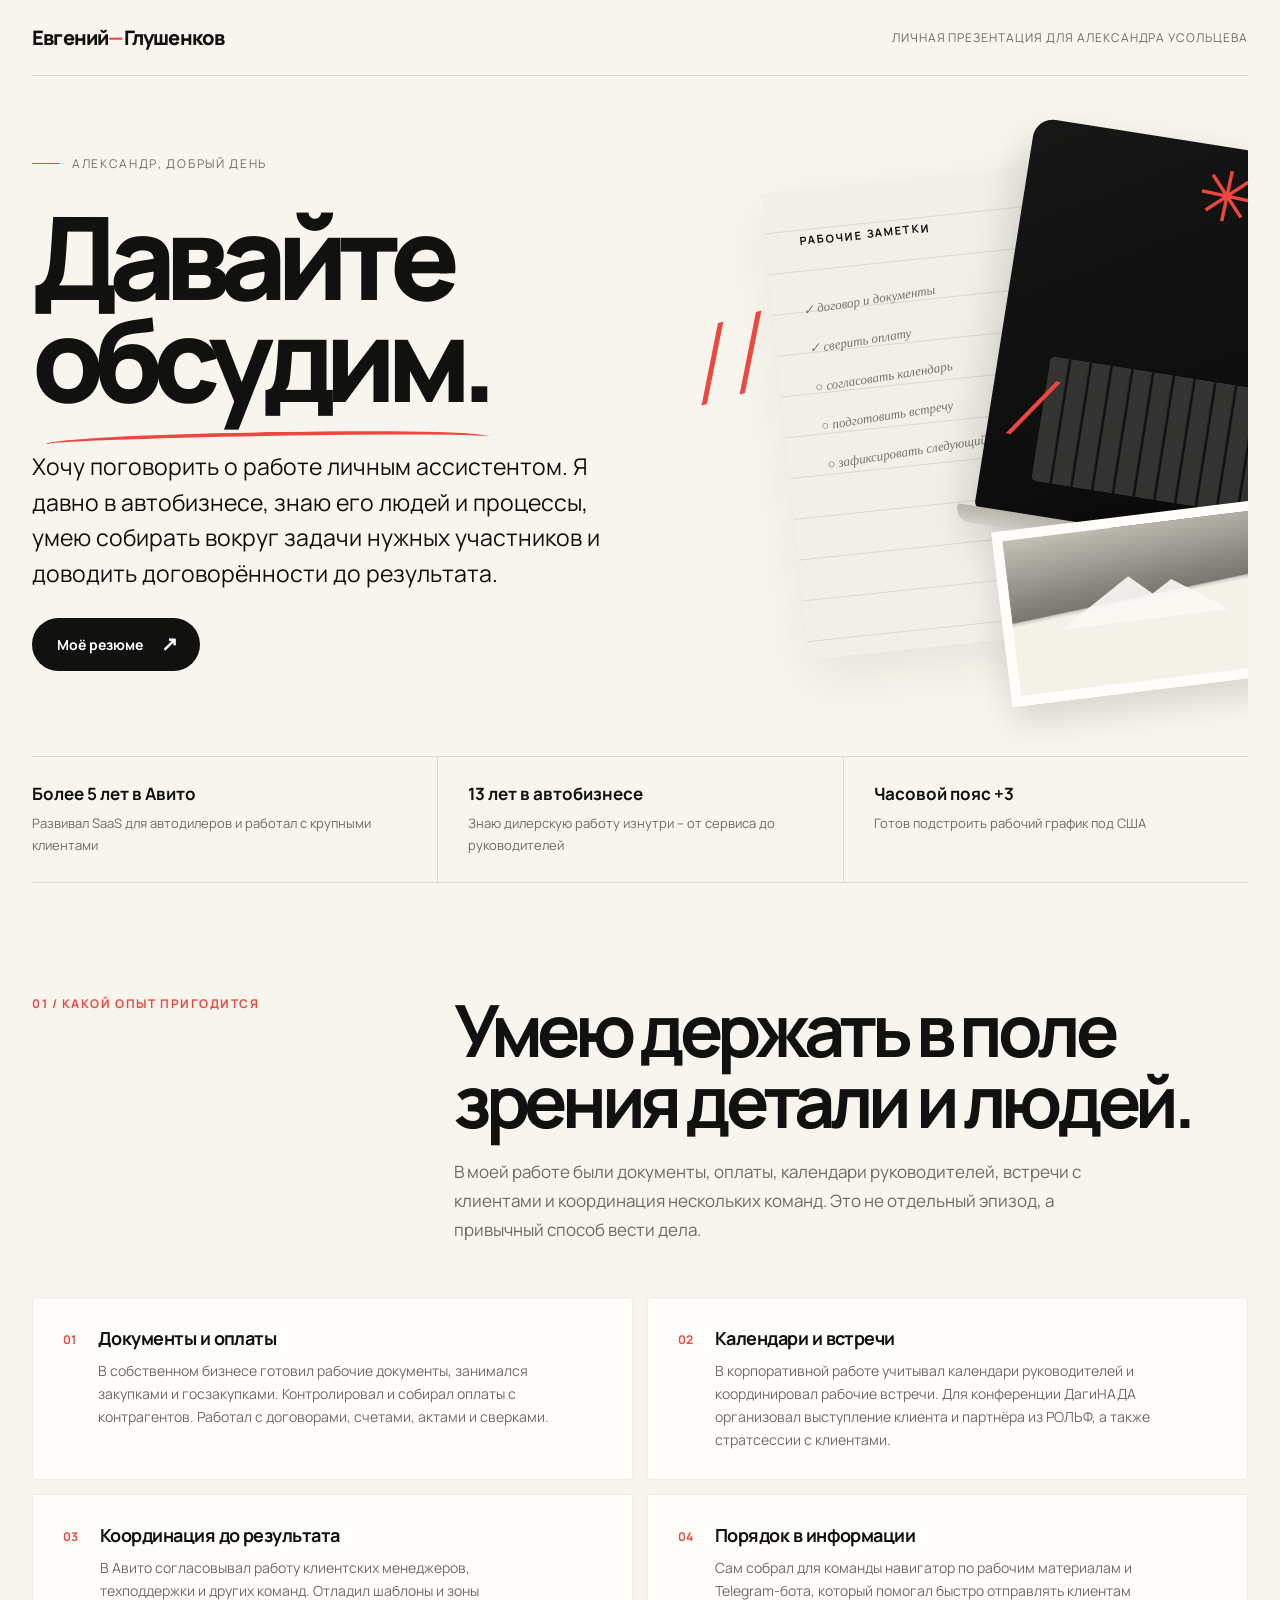
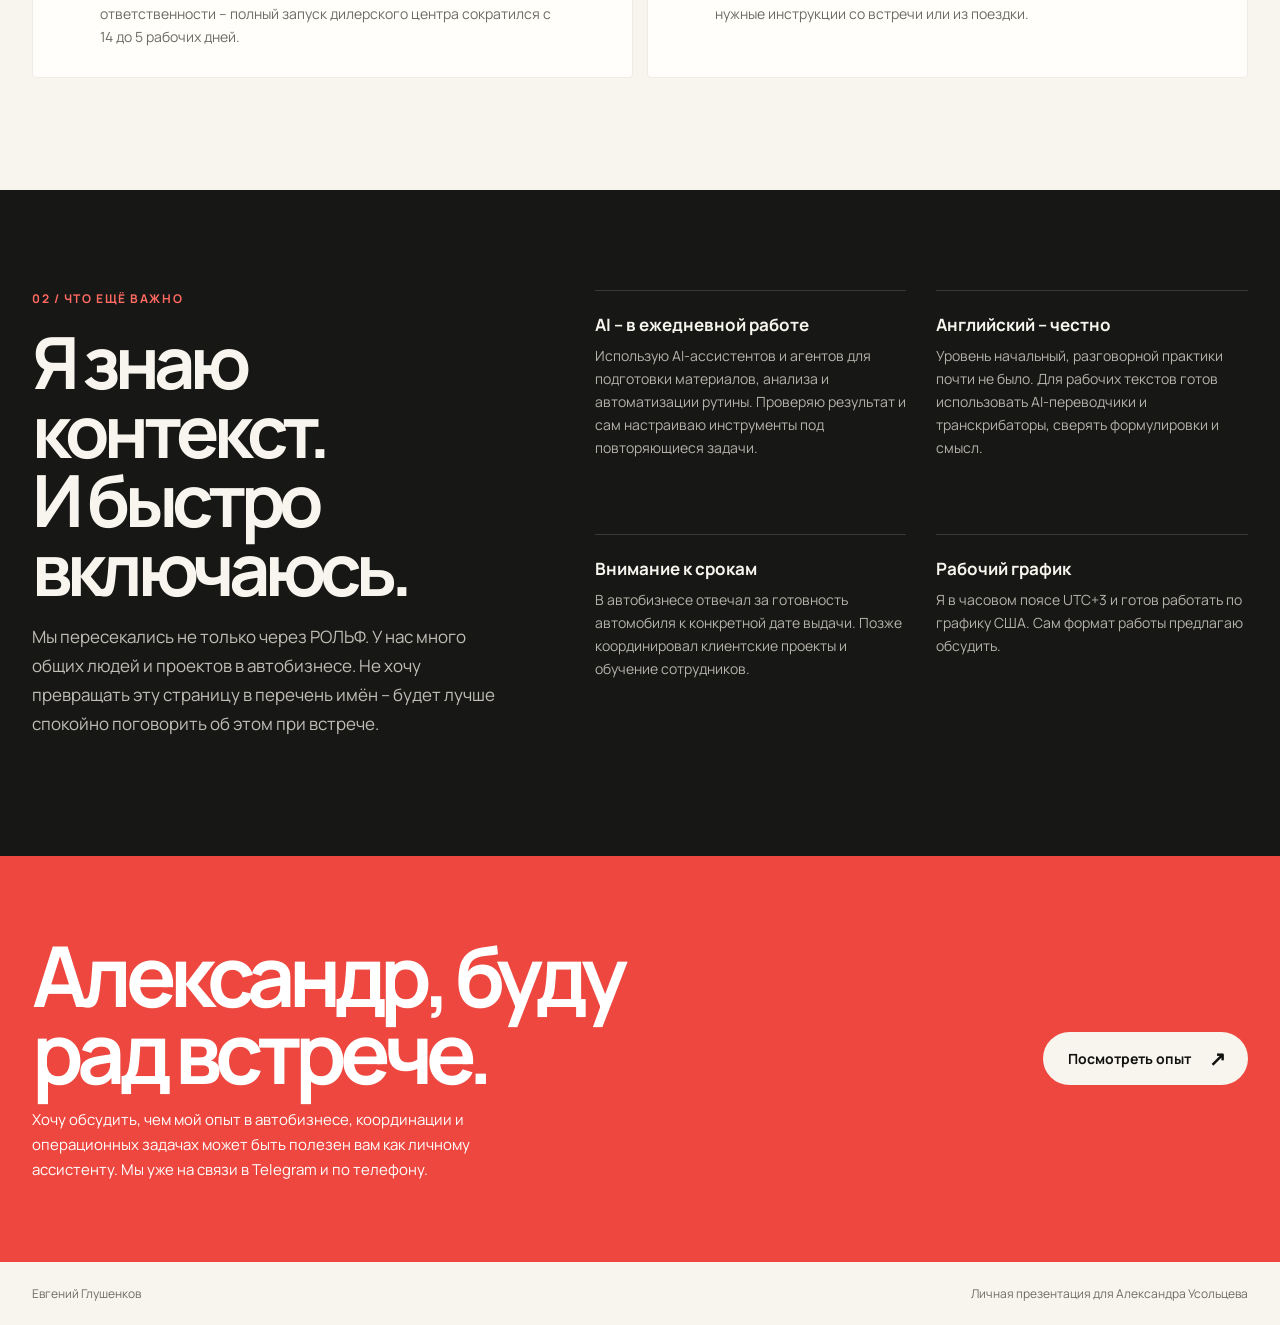
==== index.html @ 13e5bd3d "Add personal presentation for Alexander Usoltsev" ====
<!doctype html>
<html lang="ru">
<head>
  <meta charset="utf-8">
  <meta name="viewport" content="width=device-width, initial-scale=1">
  <meta name="theme-color" content="#f7f5ed">
  <meta name="description" content="Евгений Глушенков — личная презентация для Александра Усольцева. Опыт в автобизнесе, координации проектов, документах и работе с контрагентами.">
  <title>Евгений Глушенков — личному ассистенту Александра Усольцева</title>
  <link rel="preconnect" href="https://fonts.googleapis.com">
  <link rel="preconnect" href="https://fonts.gstatic.com" crossorigin>
  <link href="https://fonts.googleapis.com/css2?family=Manrope:wght@400;500;600;700;800&display=swap" rel="stylesheet">
  <style>
    :root{--paper:#f7f5ed;--ink:#11110f;--red:#ed473f;--muted:#6e6b64;--line:#dedbd1;--white:#fffefa}
    *{box-sizing:border-box}html{scroll-behavior:smooth}body{margin:0;background:var(--paper);color:var(--ink);font-family:Manrope,Arial,sans-serif;-webkit-font-smoothing:antialiased}a{color:inherit}.wrap{width:min(1240px,calc(100% - 64px));margin:auto}.topbar{height:76px;display:flex;align-items:center;justify-content:space-between;border-bottom:1px solid var(--line);font-size:12px;letter-spacing:.08em;text-transform:uppercase}.brand{font-weight:800;letter-spacing:-.04em;text-transform:none;font-size:20px}.brand span{color:var(--red)}.topbar .availability{color:var(--muted)}
    .hero{min-height:680px;display:grid;grid-template-columns:1.15fr .85fr;align-items:center;position:relative;overflow:hidden;padding:70px 0 76px}.hero-copy{position:relative;z-index:2}.eyebrow{font-size:12px;letter-spacing:.14em;text-transform:uppercase;color:var(--muted);display:flex;align-items:center;gap:12px}.eyebrow:before{content:"";width:28px;height:1px;background:var(--red)}h1{font-size:clamp(68px,9vw,122px);line-height:.88;letter-spacing:-.09em;margin:34px 0;font-weight:800;max-width:850px}h1 .underlined{position:relative;white-space:nowrap}h1 .underlined:after{content:"";position:absolute;left:3%;right:0;bottom:-12px;height:13px;border-top:4px solid var(--red);border-radius:50%;transform:rotate(-1deg)}.hero-lead{font-size:clamp(18px,2vw,23px);line-height:1.55;max-width:610px;margin:40px 0 26px}.button{display:inline-flex;align-items:center;gap:18px;background:var(--ink);color:white;text-decoration:none;border-radius:999px;padding:17px 22px 17px 25px;font-size:14px;font-weight:700;transition:transform .2s,background .2s}.button:hover{transform:translateY(-2px);background:var(--red)}.button span{font-size:20px;line-height:0}.hero-art{position:absolute;right:-50px;top:70px;width:51%;height:550px;transform:rotate(2deg)}.paper-sheet{position:absolute;background:#eeece4;box-shadow:0 20px 50px #28251d14}.notes{width:74%;height:85%;right:9%;top:4%;padding:38px 34px;transform:rotate(-8deg);background:repeating-linear-gradient(to bottom,#f1efe8 0 39px,#d9d6ce 40px,#f1efe8 41px)}.notes strong{font-size:11px;letter-spacing:.18em}.note-lines{margin-top:30px;color:#77736b;font:italic 13px/3 Georgia,serif;transform:rotate(-3deg)}.laptop{position:absolute;right:-8%;top:-2%;width:56%;height:72%;background:linear-gradient(150deg,#171716,#080808);border-radius:20px 20px 7px 7px;transform:rotate(7deg);box-shadow:0 24px 45px #1113}.laptop:after{content:"";position:absolute;bottom:-15px;left:-5%;width:110%;height:17px;background:linear-gradient(#b7b4ac,#d1cec5);border-radius:2px 2px 14px 14px}.keyboard{position:absolute;left:15%;right:11%;bottom:9%;height:32%;background:repeating-linear-gradient(90deg,#393937 0 18px,#111 19px 21px),repeating-linear-gradient(#383836 0 12px,#111 13px 15px);opacity:.9;border-radius:5px}.photo{position:absolute;width:46%;height:32%;right:1%;bottom:2%;border:10px solid var(--white);background:linear-gradient(175deg,#c4c1b7,#77766f 46%,#d2d0c7 47%,#f4f1e9 49%);transform:rotate(-9deg);box-shadow:0 15px 34px #16151024}.photo:after{content:"";position:absolute;left:18%;top:27%;width:64%;height:34%;background:#faf9f4;clip-path:polygon(0 100%,43% 15%,56% 53%,68% 30%,100% 100%);opacity:.9}.red-mark{position:absolute;color:var(--red);font-size:70px;font-weight:300;line-height:1}.mark-one{right:8%;top:1%;transform:rotate(10deg)}.mark-two{left:2%;top:34%;font-size:64px;transform:rotate(-18deg)}.mark-three{right:40%;top:42%;font-size:55px;transform:rotate(15deg)}
    .facts{display:grid;grid-template-columns:repeat(3,1fr);border-top:1px solid var(--line);border-bottom:1px solid var(--line)}.fact{padding:25px 30px 27px 0}.fact+.fact{border-left:1px solid var(--line);padding-left:30px}.fact b{display:block;font-size:17px;margin-bottom:6px}.fact span{font-size:13px;color:var(--muted)}section.content{padding:112px 0}.section-head{display:grid;grid-template-columns:.65fr 1.35fr;gap:40px;align-items:start;margin-bottom:52px}.section-kicker{font-size:12px;letter-spacing:.13em;color:var(--red);text-transform:uppercase;font-weight:700}.section-head h2{font-size:clamp(38px,6vw,72px);line-height:.98;letter-spacing:-.075em;margin:0;max-width:820px}.section-head p{font-size:17px;line-height:1.7;color:var(--muted);max-width:640px;margin:22px 0 0}.tasks{display:grid;grid-template-columns:repeat(2,1fr);gap:14px}.task{background:var(--white);padding:28px 30px;min-height:164px;border:1px solid #eeece5;border-radius:4px;display:flex;gap:22px}.task-num{font-size:12px;color:var(--red);padding-top:5px;font-weight:700}.task h3{font-size:18px;margin:0 0 9px;letter-spacing:-.03em}.task p{color:var(--muted);font-size:14px;line-height:1.65;margin:0;max-width:460px}
    .profile{background:#171716;color:#f7f5ed;padding:100px 0}.profile .section-kicker{color:#ff6a61}.profile-grid{display:grid;grid-template-columns:.85fr 1.15fr;gap:80px}.profile h2{font-size:clamp(42px,6vw,72px);line-height:.96;letter-spacing:-.075em;margin:20px 0}.profile .intro{font-size:17px;color:#c0bdb5;line-height:1.7;max-width:470px}.traits{display:grid;grid-template-columns:1fr 1fr;gap:0 30px}.trait{padding:22px 0;border-top:1px solid #393835}.trait b{font-size:17px;display:block;margin-bottom:8px}.trait p{font-size:14px;color:#b5b2aa;line-height:1.65;margin:0}.last{background:var(--red);color:#fff;padding:80px 0}.last-inner{display:flex;justify-content:space-between;align-items:center;gap:32px}.last h2{font-size:clamp(42px,7vw,84px);line-height:.92;letter-spacing:-.08em;margin:0;max-width:700px}.last p{font-size:15px;line-height:1.65;max-width:470px;margin:18px 0 0}.last .button{background:var(--paper);color:var(--ink);white-space:nowrap}.last .button:hover{background:var(--ink);color:white}.footer{padding:23px 0;font-size:12px;color:var(--muted);display:flex;justify-content:space-between}
    @media(max-width:800px){.wrap{width:min(100% - 40px,620px)}.hero{min-height:770px;display:block;padding:72px 0 42px}.hero-art{top:auto;bottom:0;right:-55px;width:90%;height:370px;opacity:.9}.hero-copy{max-width:640px}h1{font-size:clamp(64px,13vw,104px);margin:33px 0}.hero-lead{max-width:500px}.facts{grid-template-columns:1fr}.fact,.fact+.fact{border-left:0;padding:18px 0;border-bottom:1px solid var(--line)}.fact:last-child{border-bottom:0}.section-head,.profile-grid{grid-template-columns:1fr;gap:22px}.section-head{margin-bottom:35px}.content{padding:80px 0!important}.tasks{grid-template-columns:1fr}.task{min-height:0}.profile{padding:76px 0}.traits{gap:0 18px}.last-inner{align-items:flex-start;flex-direction:column}.last{padding:65px 0}.footer{gap:12px;flex-direction:column}}
    @media(max-width:480px){.wrap{width:calc(100% - 36px)}.topbar{height:62px}.topbar .availability{font-size:9px;letter-spacing:.04em}.hero{min-height:710px;padding-top:62px}.hero-art{height:300px;width:110%;right:-80px}.hero-lead{font-size:17px}.facts{margin-top:28px}.traits{grid-template-columns:1fr}.task{padding:23px 20px;gap:14px}.section-head h2{font-size:44px}.profile h2{font-size:49px}}
    @media(prefers-reduced-motion:reduce){html{scroll-behavior:auto}.button{transition:none}}
  </style>
</head>
<body>
  <header class="wrap topbar"><div class="brand">Евгений<span>—</span>Глушенков</div><div class="availability">Личная презентация для Александра Усольцева</div></header>
  <main>
    <section class="wrap hero" aria-labelledby="title">
      <div class="hero-copy"><div class="eyebrow">Александр, добрый день</div><h1 id="title">Давайте<br><span class="underlined">обсудим.</span></h1><p class="hero-lead">Хочу поговорить о работе личным ассистентом. Я давно в автобизнесе, знаю его людей и процессы, умею собирать вокруг задачи нужных участников и доводить договорённости до результата.</p><a class="button" href="https://evgeniglushenkov.github.io/resume/resume.html">Моё резюме <span aria-hidden="true">↗</span></a></div>
      <div class="hero-art" aria-hidden="true"><div class="paper-sheet notes"><strong>РАБОЧИЕ ЗАМЕТКИ</strong><div class="note-lines">✓ договор и документы<br>✓ сверить оплату<br>○ согласовать календарь<br>○ подготовить встречу<br>○ зафиксировать следующий шаг</div></div><div class="laptop"><div class="keyboard"></div></div><div class="photo"></div><div class="red-mark mark-one">✳</div><div class="red-mark mark-two">╱╱</div><div class="red-mark mark-three">╱</div></div>
    </section>
    <div class="wrap facts" aria-label="Опыт и формат"><div class="fact"><b>Более 5 лет в Авито</b><span>Развивал SaaS для автодилеров и работал с крупными клиентами</span></div><div class="fact"><b>13 лет в автобизнесе</b><span>Знаю дилерскую работу изнутри – от сервиса до руководителей</span></div><div class="fact"><b>Часовой пояс +3</b><span>Готов подстроить рабочий график под США</span></div></div>
    <section class="content"><div class="wrap"><div class="section-head"><div class="section-kicker">01 / Какой опыт пригодится</div><div><h2>Умею держать в поле зрения детали и людей.</h2><p>В моей работе были документы, оплаты, календари руководителей, встречи с клиентами и координация нескольких команд. Это не отдельный эпизод, а привычный способ вести дела.</p></div></div>
      <div class="tasks"><article class="task"><div class="task-num">01</div><div><h3>Документы и оплаты</h3><p>В собственном бизнесе готовил рабочие документы, занимался закупками и госзакупками. Контролировал и собирал оплаты с контрагентов. Работал с договорами, счетами, актами и сверками.</p></div></article><article class="task"><div class="task-num">02</div><div><h3>Календари и встречи</h3><p>В корпоративной работе учитывал календари руководителей и координировал рабочие встречи. Для конференции ДагиНАДА организовал выступление клиента и партнёра из РОЛЬФ, а также стратсессии с клиентами.</p></div></article><article class="task"><div class="task-num">03</div><div><h3>Координация до результата</h3><p>В Авито согласовывал работу клиентских менеджеров, техподдержки и других команд. Отладил шаблоны и зоны ответственности – полный запуск дилерского центра сократился с 14 до 5 рабочих дней.</p></div></article><article class="task"><div class="task-num">04</div><div><h3>Порядок в информации</h3><p>Сам собрал для команды навигатор по рабочим материалам и Telegram-бота, который помогал быстро отправлять клиентам нужные инструкции со встречи или из поездки.</p></div></article></div>
    </div></section>
    <section class="profile"><div class="wrap profile-grid"><div><div class="section-kicker">02 / Что ещё важно</div><h2>Я знаю контекст.<br>И быстро включаюсь.</h2><p class="intro">Мы пересекались не только через РОЛЬФ. У нас много общих людей и проектов в автобизнесе. Не хочу превращать эту страницу в перечень имён – будет лучше спокойно поговорить об этом при встрече.</p></div><div class="traits"><div class="trait"><b>AI – в ежедневной работе</b><p>Использую AI-ассистентов и агентов для подготовки материалов, анализа и автоматизации рутины. Проверяю результат и сам настраиваю инструменты под повторяющиеся задачи.</p></div><div class="trait"><b>Английский – честно</b><p>Уровень начальный, разговорной практики почти не было. Для рабочих текстов готов использовать AI-переводчики и транскрибаторы, сверять формулировки и смысл.</p></div><div class="trait"><b>Внимание к срокам</b><p>В автобизнесе отвечал за готовность автомобиля к конкретной дате выдачи. Позже координировал клиентские проекты и обучение сотрудников.</p></div><div class="trait"><b>Рабочий график</b><p>Я в часовом поясе UTC+3 и готов работать по графику США. Сам формат работы предлагаю обсудить.</p></div></div></div></section>
    <section class="last"><div class="wrap last-inner"><div><h2>Александр, буду рад встрече.</h2><p>Хочу обсудить, чем мой опыт в автобизнесе, координации и операционных задачах может быть полезен вам как личному ассистенту. Мы уже на связи в Telegram и по телефону.</p></div><a class="button" href="https://evgeniglushenkov.github.io/resume/resume.html">Посмотреть опыт <span aria-hidden="true">↗</span></a></div></section>
  </main><footer class="wrap footer"><span>Евгений Глушенков</span><span>Личная презентация для Александра Усольцева</span></footer>
</body>
</html>
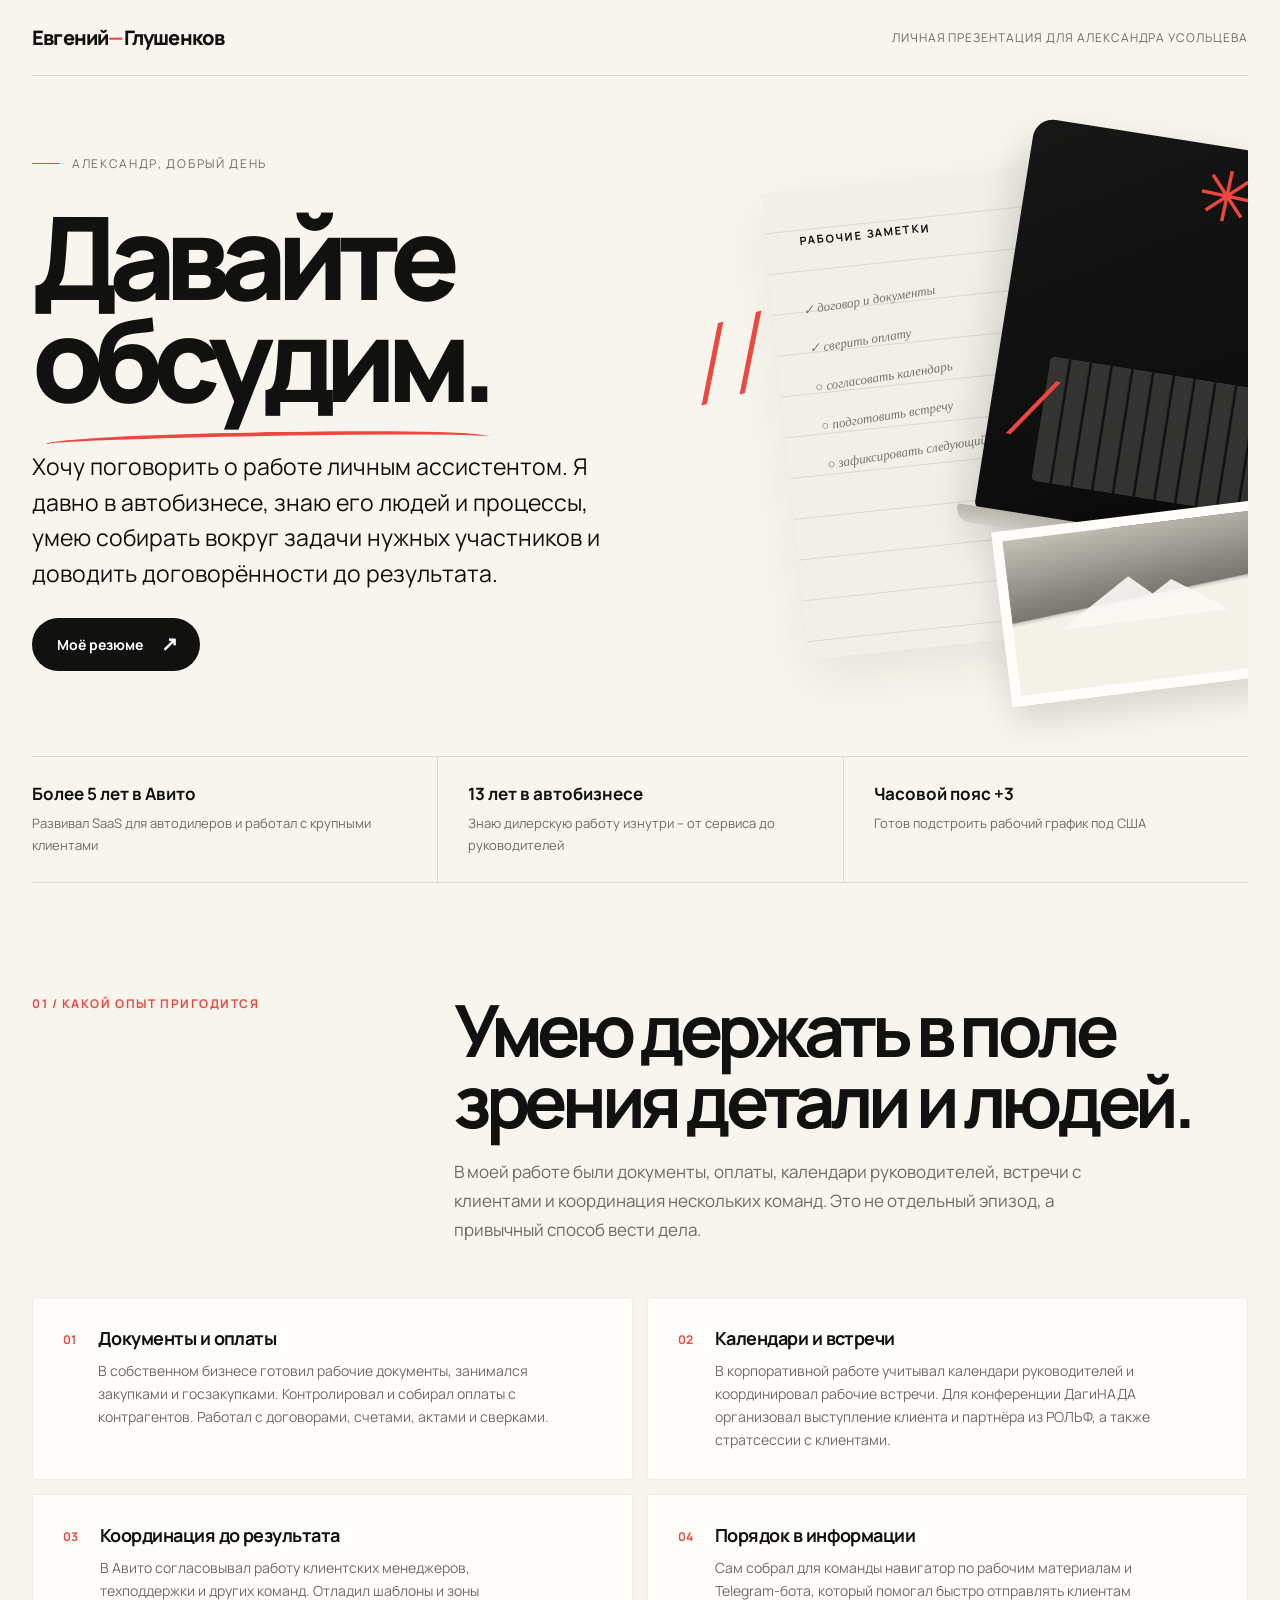
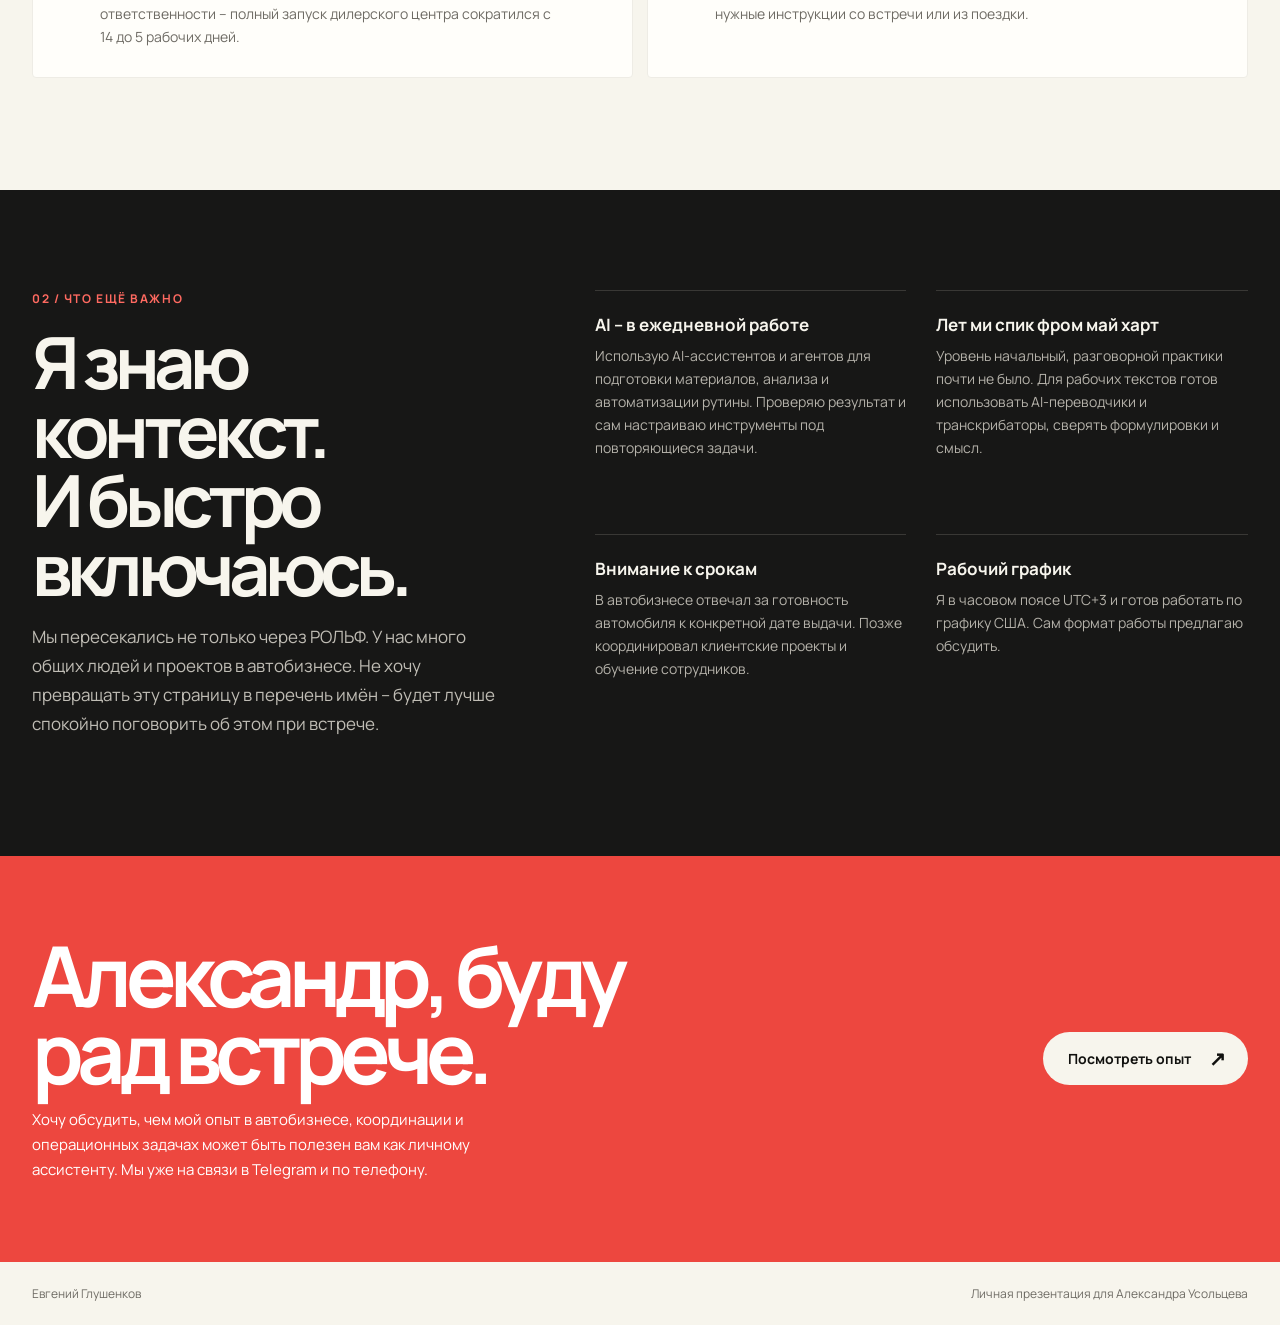
==== commit 774269a8: "Rename English section to requested phrase" ====
--- a/index.html
+++ b/index.html
@@ -31,7 +31,7 @@
     <section class="content"><div class="wrap"><div class="section-head"><div class="section-kicker">01 / Какой опыт пригодится</div><div><h2>Умею держать в поле зрения детали и людей.</h2><p>В моей работе были документы, оплаты, календари руководителей, встречи с клиентами и координация нескольких команд. Это не отдельный эпизод, а привычный способ вести дела.</p></div></div>
       <div class="tasks"><article class="task"><div class="task-num">01</div><div><h3>Документы и оплаты</h3><p>В собственном бизнесе готовил рабочие документы, занимался закупками и госзакупками. Контролировал и собирал оплаты с контрагентов. Работал с договорами, счетами, актами и сверками.</p></div></article><article class="task"><div class="task-num">02</div><div><h3>Календари и встречи</h3><p>В корпоративной работе учитывал календари руководителей и координировал рабочие встречи. Для конференции ДагиНАДА организовал выступление клиента и партнёра из РОЛЬФ, а также стратсессии с клиентами.</p></div></article><article class="task"><div class="task-num">03</div><div><h3>Координация до результата</h3><p>В Авито согласовывал работу клиентских менеджеров, техподдержки и других команд. Отладил шаблоны и зоны ответственности – полный запуск дилерского центра сократился с 14 до 5 рабочих дней.</p></div></article><article class="task"><div class="task-num">04</div><div><h3>Порядок в информации</h3><p>Сам собрал для команды навигатор по рабочим материалам и Telegram-бота, который помогал быстро отправлять клиентам нужные инструкции со встречи или из поездки.</p></div></article></div>
     </div></section>
-    <section class="profile"><div class="wrap profile-grid"><div><div class="section-kicker">02 / Что ещё важно</div><h2>Я знаю контекст.<br>И быстро включаюсь.</h2><p class="intro">Мы пересекались не только через РОЛЬФ. У нас много общих людей и проектов в автобизнесе. Не хочу превращать эту страницу в перечень имён – будет лучше спокойно поговорить об этом при встрече.</p></div><div class="traits"><div class="trait"><b>AI – в ежедневной работе</b><p>Использую AI-ассистентов и агентов для подготовки материалов, анализа и автоматизации рутины. Проверяю результат и сам настраиваю инструменты под повторяющиеся задачи.</p></div><div class="trait"><b>Английский – честно</b><p>Уровень начальный, разговорной практики почти не было. Для рабочих текстов готов использовать AI-переводчики и транскрибаторы, сверять формулировки и смысл.</p></div><div class="trait"><b>Внимание к срокам</b><p>В автобизнесе отвечал за готовность автомобиля к конкретной дате выдачи. Позже координировал клиентские проекты и обучение сотрудников.</p></div><div class="trait"><b>Рабочий график</b><p>Я в часовом поясе UTC+3 и готов работать по графику США. Сам формат работы предлагаю обсудить.</p></div></div></div></section>
+    <section class="profile"><div class="wrap profile-grid"><div><div class="section-kicker">02 / Что ещё важно</div><h2>Я знаю контекст.<br>И быстро включаюсь.</h2><p class="intro">Мы пересекались не только через РОЛЬФ. У нас много общих людей и проектов в автобизнесе. Не хочу превращать эту страницу в перечень имён – будет лучше спокойно поговорить об этом при встрече.</p></div><div class="traits"><div class="trait"><b>AI – в ежедневной работе</b><p>Использую AI-ассистентов и агентов для подготовки материалов, анализа и автоматизации рутины. Проверяю результат и сам настраиваю инструменты под повторяющиеся задачи.</p></div><div class="trait"><b>Лет ми спик фром май харт</b><p>Уровень начальный, разговорной практики почти не было. Для рабочих текстов готов использовать AI-переводчики и транскрибаторы, сверять формулировки и смысл.</p></div><div class="trait"><b>Внимание к срокам</b><p>В автобизнесе отвечал за готовность автомобиля к конкретной дате выдачи. Позже координировал клиентские проекты и обучение сотрудников.</p></div><div class="trait"><b>Рабочий график</b><p>Я в часовом поясе UTC+3 и готов работать по графику США. Сам формат работы предлагаю обсудить.</p></div></div></div></section>
     <section class="last"><div class="wrap last-inner"><div><h2>Александр, буду рад встрече.</h2><p>Хочу обсудить, чем мой опыт в автобизнесе, координации и операционных задачах может быть полезен вам как личному ассистенту. Мы уже на связи в Telegram и по телефону.</p></div><a class="button" href="https://evgeniglushenkov.github.io/resume/resume.html">Посмотреть опыт <span aria-hidden="true">↗</span></a></div></section>
   </main><footer class="wrap footer"><span>Евгений Глушенков</span><span>Личная презентация для Александра Усольцева</span></footer>
 </body>
